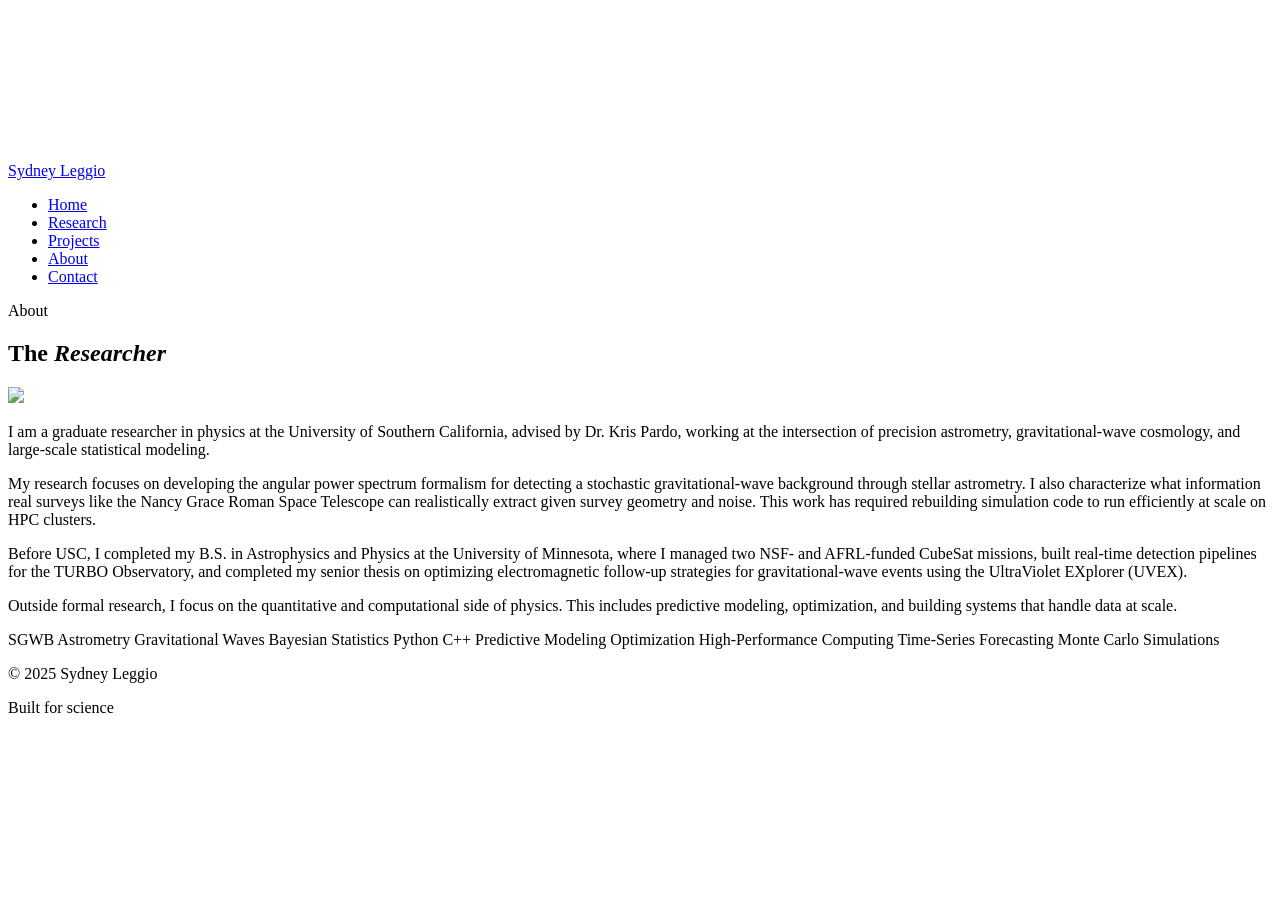
==== about.html @ 1ce1fca1 "Update site content and copy Refresh project highlights, bio text, and publications link; tighten pr" ====
<!DOCTYPE html>
<html lang="en">
<head>
<meta charset="UTF-8">
<meta name="viewport" content="width=device-width, initial-scale=1.0">
<title>Sydney Leggio</title>
<link rel="preconnect" href="https://fonts.googleapis.com">
<link href="https://fonts.googleapis.com/css2?family=EB+Garamond:ital,wght@0,400;0,500;1,400&family=Space+Mono:ital,wght@0,400;0,700;1,400&display=swap" rel="stylesheet">
<link rel="stylesheet" href="assets/css/style.css">
</head>
<body>

<canvas id="starfield"></canvas>

<!-- nav — see _includes/nav.html -->
<nav>
  <a href="index.html" class="nav-brand">Sydney Leggio</a>
  <ul class="nav-links">
    <li><a href="index.html">Home</a></li>
    <li><a href="research.html">Research</a></li>
    <li><a href="projects.html">Projects</a></li>
    <li><a href="about.html" class="active">About</a></li>
    <li><a href="contact.html">Contact</a></li>
  </ul>
</nav>

<div class="page-hero">
  <div class="section-eyebrow">About</div>
  <h2>The <em>Researcher</em></h2>
</div>

<section id="about">
  <div class="about-grid">
    <div class="about-photo">
      <img src="Sydney-109.jpg" style="max-width: 300px; width: 100%; border-radius: inherit;">
    </div>
    <div class="about-body">
      <p>I am a graduate researcher in physics at the University of Southern California, advised by Dr. Kris Pardo, working at the intersection of precision astrometry, gravitational-wave cosmology, and large-scale statistical modeling.</p>
      <p>My research focuses on developing the angular power spectrum formalism for detecting a stochastic gravitational-wave background through stellar astrometry. I also characterize what information real surveys like the Nancy Grace Roman Space Telescope can realistically extract given survey geometry and noise. This work has required rebuilding simulation code to run efficiently at scale on HPC clusters.</p>
      <p>Before USC, I completed my B.S. in Astrophysics and Physics at the University of Minnesota, where I managed two NSF- and AFRL-funded CubeSat missions, built real-time detection pipelines for the TURBO Observatory, and completed my senior thesis on optimizing electromagnetic follow-up strategies for gravitational-wave events using the UltraViolet EXplorer (UVEX).</p>
      <p>Outside formal research, I focus on the quantitative and computational side of physics. This includes predictive modeling, optimization, and building systems that handle data at scale.</p>
      <div class="tag-list">
        <span class="tag">SGWB</span>
        <span class="tag">Astrometry</span>
        <span class="tag">Gravitational Waves</span>
        <span class="tag">Bayesian Statistics</span>
        <span class="tag">Python</span>
        <span class="tag">C++</span>
        <span class="tag">Predictive Modeling</span>
        <span class="tag">Optimization</span>
        <span class="tag">High-Performance Computing</span>
        <span class="tag">Time-Series Forecasting</span>
        <span class="tag">Monte Carlo Simulations</span>
      </div>
    </div>
  </div>
</section>

<!-- footer — see _includes/footer.html -->
<footer>
  <p>© 2025 Sydney Leggio</p>
  <p>Built for science</p>
</footer>

<script src="assets/js/starfield.js"></script>
<script>(function loop(){ drawSF(); requestAnimationFrame(loop); })();</script>
</body>
</html>
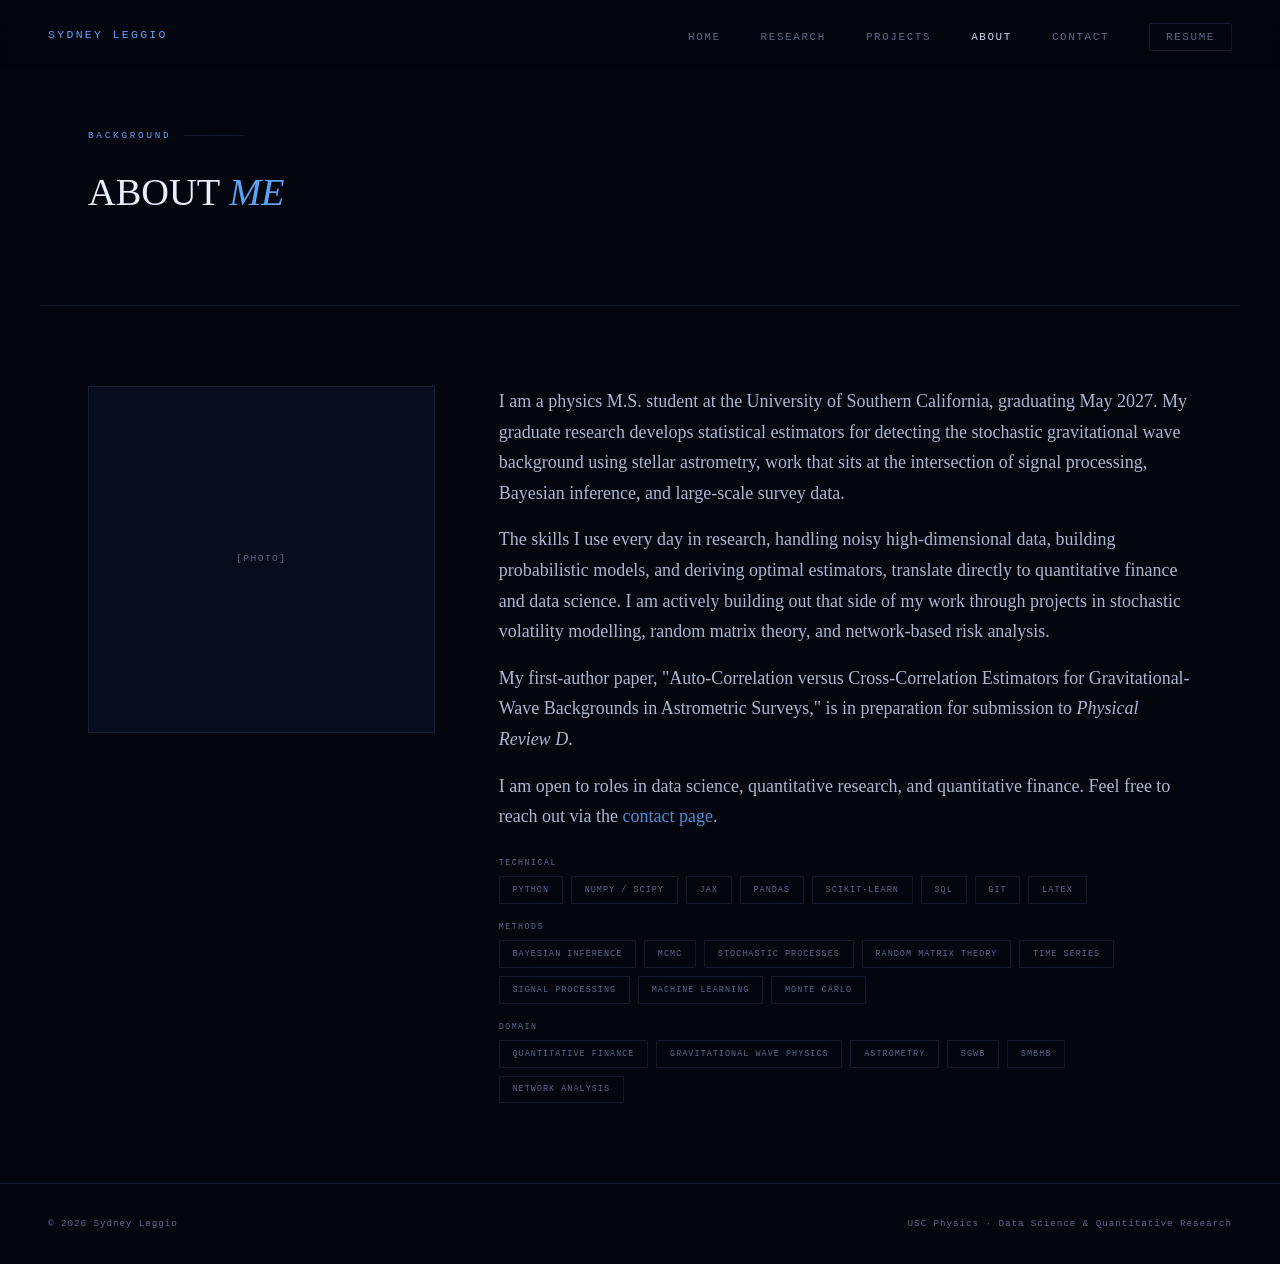
==== commit 41533cfa: "Reposition site to industry-facing data science and quant finance portfolio - Rewrites all 5 HTML pa" ====
--- a/about.html
+++ b/about.html
@@ -3,7 +3,7 @@
 <head>
 <meta charset="UTF-8">
 <meta name="viewport" content="width=device-width, initial-scale=1.0">
-<title>Sydney Leggio</title>
+<title>About &mdash; Sydney Leggio</title>
 <link rel="preconnect" href="https://fonts.googleapis.com">
 <link href="https://fonts.googleapis.com/css2?family=EB+Garamond:ital,wght@0,400;0,500;1,400&family=Space+Mono:ital,wght@0,400;0,700;1,400&display=swap" rel="stylesheet">
 <link rel="stylesheet" href="assets/css/style.css">
@@ -12,7 +12,7 @@
 
 <canvas id="starfield"></canvas>
 
-<!-- nav — see _includes/nav.html -->
+<!-- nav -->
 <nav>
   <a href="index.html" class="nav-brand">Sydney Leggio</a>
   <ul class="nav-links">
@@ -21,45 +21,70 @@
     <li><a href="projects.html">Projects</a></li>
     <li><a href="about.html" class="active">About</a></li>
     <li><a href="contact.html">Contact</a></li>
+    <li><a href="#" class="nav-resume">Resume</a></li>
   </ul>
 </nav>
 
 <div class="page-hero">
-  <div class="section-eyebrow">About</div>
-  <h2>The <em>Researcher</em></h2>
+  <div class="section-eyebrow">Background</div>
+  <h2>ABOUT <em>ME</em></h2>
 </div>
 
 <section id="about">
   <div class="about-grid">
-    <div class="about-photo">
-      <img src="Sydney-109.jpg" style="max-width: 300px; width: 100%; border-radius: inherit;">
-    </div>
+    <div class="about-photo">[Photo]</div>
     <div class="about-body">
-      <p>I am a graduate researcher in physics at the University of Southern California, advised by Dr. Kris Pardo, working at the intersection of precision astrometry, gravitational-wave cosmology, and large-scale statistical modeling.</p>
-      <p>My research focuses on developing the angular power spectrum formalism for detecting a stochastic gravitational-wave background through stellar astrometry. I also characterize what information real surveys like the Nancy Grace Roman Space Telescope can realistically extract given survey geometry and noise. This work has required rebuilding simulation code to run efficiently at scale on HPC clusters.</p>
-      <p>Before USC, I completed my B.S. in Astrophysics and Physics at the University of Minnesota, where I managed two NSF- and AFRL-funded CubeSat missions, built real-time detection pipelines for the TURBO Observatory, and completed my senior thesis on optimizing electromagnetic follow-up strategies for gravitational-wave events using the UltraViolet EXplorer (UVEX).</p>
-      <p>Outside formal research, I focus on the quantitative and computational side of physics. This includes predictive modeling, optimization, and building systems that handle data at scale.</p>
-      <div class="tag-list">
-        <span class="tag">SGWB</span>
-        <span class="tag">Astrometry</span>
-        <span class="tag">Gravitational Waves</span>
-        <span class="tag">Bayesian Statistics</span>
-        <span class="tag">Python</span>
-        <span class="tag">C++</span>
-        <span class="tag">Predictive Modeling</span>
-        <span class="tag">Optimization</span>
-        <span class="tag">High-Performance Computing</span>
-        <span class="tag">Time-Series Forecasting</span>
-        <span class="tag">Monte Carlo Simulations</span>
+      <p>I am a physics M.S. student at the University of Southern California, graduating May 2027. My graduate research develops statistical estimators for detecting the stochastic gravitational wave background using stellar astrometry, work that sits at the intersection of signal processing, Bayesian inference, and large-scale survey data.</p>
+      <p>The skills I use every day in research, handling noisy high-dimensional data, building probabilistic models, and deriving optimal estimators, translate directly to quantitative finance and data science. I am actively building out that side of my work through projects in stochastic volatility modelling, random matrix theory, and network-based risk analysis.</p>
+      <p>My first-author paper, "Auto-Correlation versus Cross-Correlation Estimators for Gravitational-Wave Backgrounds in Astrometric Surveys," is in preparation for submission to <em>Physical Review D</em>.</p>
+      <p>I am open to roles in data science, quantitative research, and quantitative finance. Feel free to reach out via the <a href="contact.html" style="color:var(--accent);text-decoration:none;border-bottom:1px solid transparent;">contact page</a>.</p>
+
+      <div class="tag-groups">
+        <div>
+          <div class="tag-group-label">Technical</div>
+          <div class="tag-list">
+            <span class="tag">Python</span>
+            <span class="tag">NumPy / SciPy</span>
+            <span class="tag">JAX</span>
+            <span class="tag">pandas</span>
+            <span class="tag">scikit-learn</span>
+            <span class="tag">SQL</span>
+            <span class="tag">Git</span>
+            <span class="tag">LaTeX</span>
+          </div>
+        </div>
+        <div>
+          <div class="tag-group-label">Methods</div>
+          <div class="tag-list">
+            <span class="tag">Bayesian Inference</span>
+            <span class="tag">MCMC</span>
+            <span class="tag">Stochastic Processes</span>
+            <span class="tag">Random Matrix Theory</span>
+            <span class="tag">Time Series</span>
+            <span class="tag">Signal Processing</span>
+            <span class="tag">Machine Learning</span>
+            <span class="tag">Monte Carlo</span>
+          </div>
+        </div>
+        <div>
+          <div class="tag-group-label">Domain</div>
+          <div class="tag-list">
+            <span class="tag">Quantitative Finance</span>
+            <span class="tag">Gravitational Wave Physics</span>
+            <span class="tag">Astrometry</span>
+            <span class="tag">SGWB</span>
+            <span class="tag">SMBHB</span>
+            <span class="tag">Network Analysis</span>
+          </div>
+        </div>
       </div>
     </div>
   </div>
 </section>
 
-<!-- footer — see _includes/footer.html -->
 <footer>
-  <p>© 2025 Sydney Leggio</p>
-  <p>Built for science</p>
+  <p>&copy; 2026 Sydney Leggio</p>
+  <p>USC Physics &middot; Data Science &amp; Quantitative Research</p>
 </footer>
 
 <script src="assets/js/starfield.js"></script>
--- a/assets/css/style.css
+++ b/assets/css/style.css
@@ -0,0 +1,334 @@
+:root {
+  --bg: #03050f;
+  --surface: #080d1e;
+  --border: rgba(120, 180, 255, 0.12);
+  --accent: #5ba4f5;
+  --accent2: #f5a35b;
+  --accent3: #7de8a0;
+  --text: #c8d8f0;
+  --muted: #5a6a88;
+}
+
+* { margin: 0; padding: 0; box-sizing: border-box; }
+html { scroll-behavior: smooth; }
+
+body {
+  background: var(--bg);
+  color: var(--text);
+  font-family: 'EB Garamond', Georgia, serif;
+  font-size: 18px;
+  line-height: 1.7;
+  overflow-x: hidden;
+}
+
+#starfield { position: fixed; inset: 0; pointer-events: none; z-index: 0; }
+
+/* NAV */
+nav {
+  position: fixed; top: 0; left: 0; right: 0; z-index: 100;
+  display: flex; justify-content: space-between; align-items: center;
+  padding: 1.2rem 3rem;
+  background: linear-gradient(to bottom, rgba(3,5,15,0.96), transparent);
+  backdrop-filter: blur(4px);
+}
+.nav-brand {
+  font-family: 'Space Mono', monospace; font-size: 0.72rem;
+  letter-spacing: 0.2em; text-transform: uppercase; color: var(--accent);
+  text-decoration: none;
+}
+.nav-links { display: flex; gap: 2.5rem; list-style: none; align-items: center; }
+.nav-links a {
+  font-family: 'Space Mono', monospace; font-size: 0.68rem;
+  letter-spacing: 0.15em; text-transform: uppercase;
+  color: var(--muted); text-decoration: none; transition: color 0.25s;
+}
+.nav-links a:hover,
+.nav-links a.active { color: var(--text); }
+.nav-resume {
+  font-family: 'Space Mono', monospace; font-size: 0.62rem;
+  letter-spacing: 0.18em; text-transform: uppercase; text-decoration: none;
+  padding: 0.45rem 1rem; border: 1px solid var(--border);
+  color: var(--muted); border-radius: 2px; transition: all 0.25s;
+}
+.nav-resume:hover { border-color: var(--accent); color: var(--accent); }
+
+/* HERO */
+#hero {
+  position: relative; min-height: 100vh; z-index: 1;
+  display: grid; grid-template-columns: 1fr 1fr;
+  align-items: center; gap: 2rem; padding: 6rem 3rem 4rem;
+}
+.hero-text { max-width: 520px; }
+.hero-eyebrow {
+  font-family: 'Space Mono', monospace; font-size: 0.62rem;
+  letter-spacing: 0.3em; text-transform: uppercase; color: var(--accent);
+  margin-bottom: 1.5rem; display: flex; align-items: center; gap: 0.8rem;
+}
+.hero-eyebrow::before { content:''; width:30px; height:1px; background:var(--accent); }
+h1 {
+  font-family: 'EB Garamond', serif; font-size: clamp(2.4rem, 4vw, 3.5rem);
+  font-weight: 400; line-height: 1.15; color: #e8f0ff; margin-bottom: 0.4rem;
+}
+h1 em { font-style: italic; color: var(--accent); }
+.hero-sub {
+  font-family: 'Space Mono', monospace; font-size: 0.68rem;
+  letter-spacing: 0.12em; color: var(--muted); text-transform: uppercase; margin-bottom: 2rem;
+}
+.hero-desc { font-size: 1.05rem; color: var(--text); opacity: 0.85; margin-bottom: 2.5rem; max-width: 430px; }
+.hero-cta { display: flex; gap: 1rem; flex-wrap: wrap; }
+.btn {
+  font-family: 'Space Mono', monospace; font-size: 0.62rem;
+  letter-spacing: 0.2em; text-transform: uppercase; text-decoration: none;
+  padding: 0.75rem 1.6rem; border-radius: 2px; transition: all 0.3s;
+  cursor: pointer; border: none; display: inline-block;
+}
+.btn-primary { background: var(--accent); color: #020610; }
+.btn-primary:hover { background: #7bb8f7; box-shadow: 0 0 24px rgba(91,164,245,0.4); }
+.btn-ghost { border: 1px solid var(--border); color: var(--muted); background: transparent; }
+.btn-ghost:hover { border-color: var(--accent); color: var(--accent); }
+
+/* MONTE CARLO CANVAS */
+.canvas-wrapper { display: flex; flex-direction: column; align-items: center; gap: 0.8rem; }
+#monteCarloCanvas {
+  border: 1px solid var(--border);
+  box-shadow: 0 0 60px rgba(91,164,245,0.06);
+  border-radius: 4px; width: 100%; max-width: 560px;
+  background: var(--surface);
+}
+#binaryCanvas {
+  border-radius: 50%; border: 1px solid var(--border);
+  box-shadow: 0 0 80px rgba(91,164,245,0.08), inset 0 0 40px rgba(3,5,15,0.5);
+  cursor: pointer;
+}
+.canvas-label {
+  font-family: 'Space Mono', monospace; font-size: 0.58rem;
+  letter-spacing: 0.18em; text-transform: uppercase; color: var(--muted);
+  margin-top: 0.4rem; text-align: center;
+}
+.canvas-label span { color: var(--accent); }
+.controls { display: flex; gap: 1.2rem; margin-top: 0.4rem; align-items: center; flex-wrap: wrap; justify-content: center; }
+.control-group { display: flex; align-items: center; gap: 0.5rem; }
+.control-label {
+  font-family: 'Space Mono', monospace; font-size: 0.58rem;
+  letter-spacing: 0.1em; color: var(--muted); text-transform: uppercase;
+}
+input[type="range"] { accent-color: var(--accent); width: 90px; }
+
+/* MODEL TOGGLE BUTTONS */
+.model-toggle { display: flex; gap: 0.5rem; flex-wrap: wrap; justify-content: center; }
+.model-btn {
+  font-family: 'Space Mono', monospace; font-size: 0.55rem;
+  letter-spacing: 0.14em; text-transform: uppercase; text-decoration: none;
+  padding: 0.35rem 0.9rem; border: 1px solid var(--border);
+  color: var(--muted); border-radius: 2px; background: transparent;
+  cursor: pointer; transition: all 0.2s;
+}
+.model-btn:hover { border-color: var(--accent); color: var(--accent); }
+.model-btn.active { border-color: var(--accent); color: var(--accent); background: rgba(91,164,245,0.08); }
+
+/* SECTIONS */
+section {
+  position: relative; z-index: 1;
+  padding: 5rem 3rem; max-width: 1200px; margin: 0 auto;
+}
+.section-eyebrow {
+  font-family: 'Space Mono', monospace; font-size: 0.58rem;
+  letter-spacing: 0.3em; text-transform: uppercase; color: var(--accent);
+  margin-bottom: 1rem; display: flex; align-items: center; gap: 0.8rem;
+}
+.section-eyebrow::after { content:''; flex:1; height:1px; background:var(--border); max-width:60px; }
+h2 {
+  font-family: 'EB Garamond', serif; font-size: clamp(1.8rem, 3vw, 2.5rem);
+  font-weight: 400; color: #e8f0ff; margin-bottom: 1rem;
+}
+h2 em { color: var(--accent); }
+.section-desc { font-size: 1rem; color: var(--muted); max-width: 500px; margin-bottom: 3rem; }
+
+/* STATUS BADGES */
+.badge {
+  display: inline-block;
+  font-family: 'Space Mono', monospace; font-size: 0.48rem;
+  letter-spacing: 0.18em; text-transform: uppercase;
+  padding: 0.2rem 0.6rem; border-radius: 1px; margin-left: 0.6rem;
+  vertical-align: middle;
+}
+.badge-complete { background: rgba(125,232,160,0.12); color: var(--accent3); border: 1px solid rgba(125,232,160,0.25); }
+.badge-progress { background: rgba(245,163,91,0.12); color: var(--accent2); border: 1px solid rgba(245,163,91,0.25); }
+
+/* PROJECTS GRID */
+.projects-grid {
+  display: grid; grid-template-columns: repeat(auto-fill, minmax(300px, 1fr));
+  gap: 1px; border: 1px solid var(--border);
+}
+.project-card { background: var(--surface); padding: 2rem; transition: background 0.3s; }
+.project-card:hover { background: rgba(125,232,160,0.04); }
+.project-tag {
+  font-family: 'Space Mono', monospace; font-size: 0.55rem;
+  letter-spacing: 0.2em; text-transform: uppercase; color: var(--accent3); margin-bottom: 0.8rem;
+}
+.project-links { display: flex; gap: 1rem; margin-top: 1.2rem; flex-wrap: wrap; }
+.project-link {
+  font-family: 'Space Mono', monospace; font-size: 0.58rem; letter-spacing: 0.14em;
+  text-transform: uppercase; color: var(--accent3); text-decoration: none;
+  border-bottom: 1px solid transparent; transition: border-color 0.2s;
+}
+.project-link:hover { border-color: var(--accent3); }
+.project-link.secondary { color: var(--muted); }
+.project-link.secondary:hover { color: var(--text); border-color: var(--muted); }
+
+/* ROADMAP / TIMELINE */
+.roadmap { margin-top: 2rem; border-left: 2px solid var(--border); padding-left: 1.5rem; }
+.roadmap-phase { margin-bottom: 1.5rem; position: relative; }
+.roadmap-phase::before {
+  content: ''; position: absolute; left: -1.65rem; top: 0.45rem;
+  width: 8px; height: 8px; border-radius: 50%;
+  background: var(--surface); border: 2px solid var(--accent2);
+}
+.roadmap-phase.done::before { background: var(--accent3); border-color: var(--accent3); }
+.phase-label {
+  font-family: 'Space Mono', monospace; font-size: 0.55rem;
+  letter-spacing: 0.15em; text-transform: uppercase; color: var(--accent2);
+  margin-bottom: 0.25rem;
+}
+.roadmap-phase.done .phase-label { color: var(--accent3); }
+.phase-title { font-family: 'EB Garamond', serif; font-size: 1.05rem; color: #e8f0ff; }
+.phase-desc { font-size: 0.88rem; color: var(--muted); line-height: 1.55; }
+
+/* RESEARCH CARDS */
+.research-grid {
+  display: grid; grid-template-columns: repeat(auto-fill, minmax(300px, 1fr));
+  gap: 1px; border: 1px solid var(--border);
+}
+.research-card { background: var(--surface); padding: 2rem; transition: background 0.3s; }
+.research-card:hover { background: rgba(91,164,245,0.05); }
+.research-card.featured { grid-column: 1 / -1; }
+.card-tag {
+  font-family: 'Space Mono', monospace; font-size: 0.55rem;
+  letter-spacing: 0.2em; text-transform: uppercase; color: var(--accent2); margin-bottom: 0.8rem;
+}
+.card-title { font-family: 'EB Garamond', serif; font-size: 1.2rem; color: #e8f0ff; margin-bottom: 0.8rem; line-height: 1.3; }
+.card-title.large { font-size: 1.4rem; }
+.card-desc { font-size: 0.9rem; color: var(--muted); line-height: 1.6; }
+.card-link {
+  font-family: 'Space Mono', monospace; font-size: 0.58rem; letter-spacing: 0.14em;
+  text-transform: uppercase; color: var(--accent); text-decoration: none;
+  display: inline-block; margin-top: 1.2rem; border-bottom: 1px solid transparent; transition: border-color 0.2s;
+}
+.card-link:hover { border-color: var(--accent); }
+
+/* PUBLICATION STYLES */
+.pub-authors { font-size: 0.88rem; color: var(--muted); margin-bottom: 0.3rem; font-style: italic; }
+.pub-authors strong { color: var(--text); font-style: normal; }
+.pub-venue { font-family: 'Space Mono', monospace; font-size: 0.52rem; letter-spacing: 0.1em; color: var(--accent2); margin-bottom: 0.8rem; }
+.pub-status {
+  font-family: 'Space Mono', monospace; font-size: 0.52rem;
+  letter-spacing: 0.12em; text-transform: uppercase; color: var(--muted);
+  margin-bottom: 0.8rem;
+}
+
+/* DUAL BINARY / PANEL */
+#binaries { border-top: 1px solid var(--border); }
+.binary-duo { display: grid; grid-template-columns: 1fr 1fr; gap: 3rem; align-items: start; }
+.binary-panel { display: flex; flex-direction: column; align-items: center; }
+.binary-panel canvas {
+  border: 1px solid var(--border); background: var(--surface); border-radius: 4px;
+  cursor: pointer; box-shadow: 0 0 50px rgba(91,164,245,0.06); width: 100%;
+}
+.panel-title {
+  font-family: 'EB Garamond', serif; font-size: 1.15rem; color: #e8f0ff;
+  margin-bottom: 0.4rem; text-align: center;
+}
+.panel-desc {
+  font-size: 0.88rem; color: var(--muted); text-align: center;
+  max-width: 340px; margin-bottom: 1rem; line-height: 1.55;
+}
+.binary-panel-label {
+  font-family: 'Space Mono', monospace; font-size: 0.58rem;
+  letter-spacing: 0.16em; text-transform: uppercase; color: var(--muted);
+  margin-top: 0.8rem; text-align: center;
+}
+.binary-panel-label .hl { color: var(--accent3); }
+
+/* RMT / MST SECTIONS */
+.viz-section { border-top: 1px solid var(--border); }
+.viz-grid { display: grid; grid-template-columns: 1fr 1fr; gap: 3rem; align-items: start; }
+#rmtCanvas, #mstCanvas {
+  border: 1px solid var(--border); background: var(--surface); border-radius: 4px;
+  box-shadow: 0 0 40px rgba(91,164,245,0.05); width: 100%;
+}
+.mst-date {
+  font-family: 'Space Mono', monospace; font-size: 0.6rem;
+  letter-spacing: 0.14em; color: var(--accent); margin-top: 0.5rem; text-align: center;
+}
+
+/* ABOUT */
+#about { border-top: 1px solid var(--border); }
+.about-grid { display: grid; grid-template-columns: 1fr 2fr; gap: 4rem; align-items: start; }
+.about-photo {
+  aspect-ratio: 1; background: var(--surface); border: 1px solid var(--border);
+  display: flex; align-items: center; justify-content: center;
+  color: var(--muted); font-family: 'Space Mono', monospace;
+  font-size: 0.6rem; letter-spacing: 0.15em; text-transform: uppercase;
+}
+.about-body p { margin-bottom: 1rem; color: var(--text); opacity: 0.85; }
+.tag-groups { margin-top: 1.5rem; display: flex; flex-direction: column; gap: 1rem; }
+.tag-group-label {
+  font-family: 'Space Mono', monospace; font-size: 0.52rem;
+  letter-spacing: 0.18em; text-transform: uppercase; color: var(--muted);
+  margin-bottom: 0.4rem;
+}
+.tag-list { display: flex; flex-wrap: wrap; gap: 0.5rem; }
+.tag {
+  font-family: 'Space Mono', monospace; font-size: 0.53rem; letter-spacing: 0.12em;
+  text-transform: uppercase; padding: 0.35rem 0.8rem;
+  border: 1px solid var(--border); color: var(--muted); border-radius: 1px;
+}
+
+/* CONTACT */
+#contact {
+  border-top: 1px solid var(--border); text-align: center;
+  max-width: 600px; margin: 0 auto; padding: 5rem 3rem 8rem;
+}
+#contact .section-eyebrow { justify-content: center; }
+.contact-links { display: flex; justify-content: center; gap: 2rem; margin-top: 2rem; flex-wrap: wrap; }
+.contact-links-secondary {
+  display: flex; justify-content: center; gap: 1.5rem; margin-top: 1rem;
+  flex-wrap: wrap; padding-top: 0.8rem; border-top: 1px solid var(--border);
+}
+.contact-link {
+  font-family: 'Space Mono', monospace; font-size: 0.62rem; letter-spacing: 0.15em;
+  text-transform: uppercase; color: var(--muted); text-decoration: none; transition: color 0.2s;
+}
+.contact-link:hover { color: var(--accent); }
+.contact-link.secondary { font-size: 0.56rem; }
+
+footer {
+  position: relative; z-index: 1; border-top: 1px solid var(--border);
+  padding: 2rem 3rem; display: flex; justify-content: space-between; align-items: center;
+}
+footer p { font-family: 'Space Mono', monospace; font-size: 0.58rem; letter-spacing: 0.1em; color: var(--muted); }
+
+/* PAGE HERO (non-index pages) */
+.page-hero {
+  position: relative; z-index: 1;
+  padding: 8rem 3rem 4rem; max-width: 1200px; margin: 0 auto;
+}
+.page-hero .section-eyebrow { margin-bottom: 1rem; }
+
+/* REDUCED MOTION */
+@media (prefers-reduced-motion: reduce) {
+  #starfield { display: none; }
+}
+
+@media (max-width: 820px) {
+  #hero { grid-template-columns: 1fr; padding: 5rem 1.5rem 3rem; }
+  .canvas-wrapper { display: none; }
+  section { padding: 3rem 1.5rem; }
+  .about-grid, .binary-duo, .viz-grid { grid-template-columns: 1fr; }
+  nav { padding: 1rem 1.5rem; }
+  .nav-links { gap: 1.2rem; }
+  .nav-resume { display: none; }
+  footer { flex-direction: column; gap: 1rem; }
+  .page-hero { padding: 6rem 1.5rem 2rem; }
+  .research-card.featured { grid-column: auto; }
+}
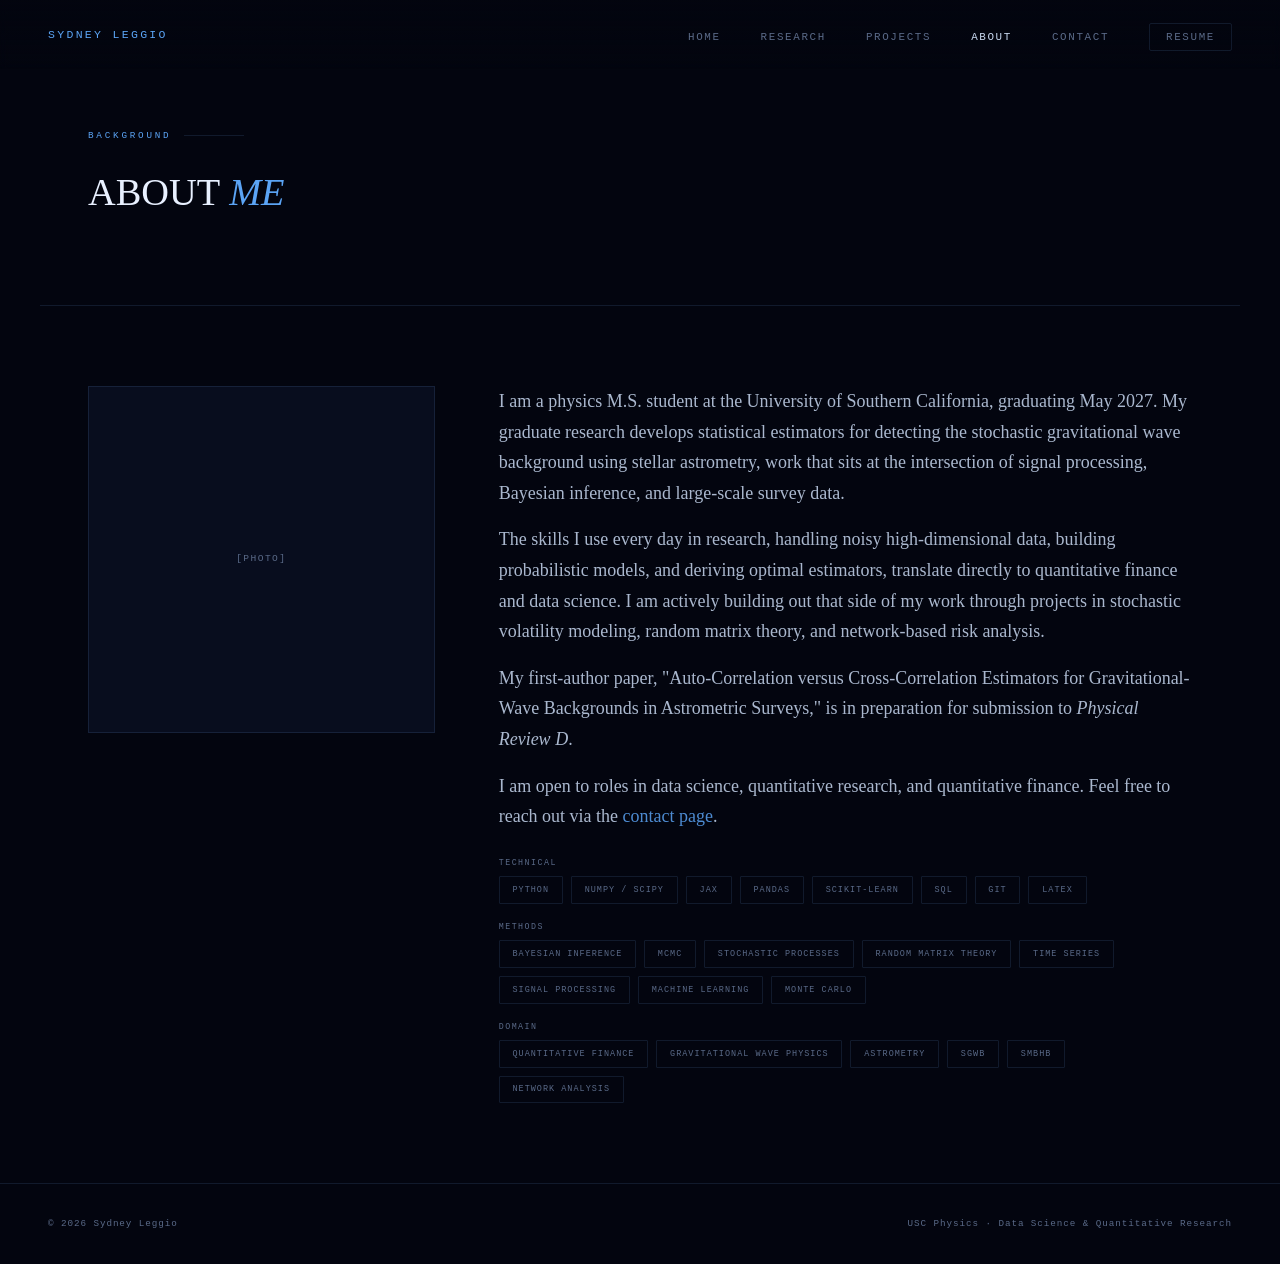
==== commit 58370698: "Fix spelling: modeling (single L), remove italic from hero h1 Co-Authored-By: Claude Sonnet 4.6 <nor" ====
--- a/about.html
+++ b/about.html
@@ -35,7 +35,7 @@
     <div class="about-photo">[Photo]</div>
     <div class="about-body">
       <p>I am a physics M.S. student at the University of Southern California, graduating May 2027. My graduate research develops statistical estimators for detecting the stochastic gravitational wave background using stellar astrometry, work that sits at the intersection of signal processing, Bayesian inference, and large-scale survey data.</p>
-      <p>The skills I use every day in research, handling noisy high-dimensional data, building probabilistic models, and deriving optimal estimators, translate directly to quantitative finance and data science. I am actively building out that side of my work through projects in stochastic volatility modelling, random matrix theory, and network-based risk analysis.</p>
+      <p>The skills I use every day in research, handling noisy high-dimensional data, building probabilistic models, and deriving optimal estimators, translate directly to quantitative finance and data science. I am actively building out that side of my work through projects in stochastic volatility modeling, random matrix theory, and network-based risk analysis.</p>
       <p>My first-author paper, "Auto-Correlation versus Cross-Correlation Estimators for Gravitational-Wave Backgrounds in Astrometric Surveys," is in preparation for submission to <em>Physical Review D</em>.</p>
       <p>I am open to roles in data science, quantitative research, and quantitative finance. Feel free to reach out via the <a href="contact.html" style="color:var(--accent);text-decoration:none;border-bottom:1px solid transparent;">contact page</a>.</p>
 
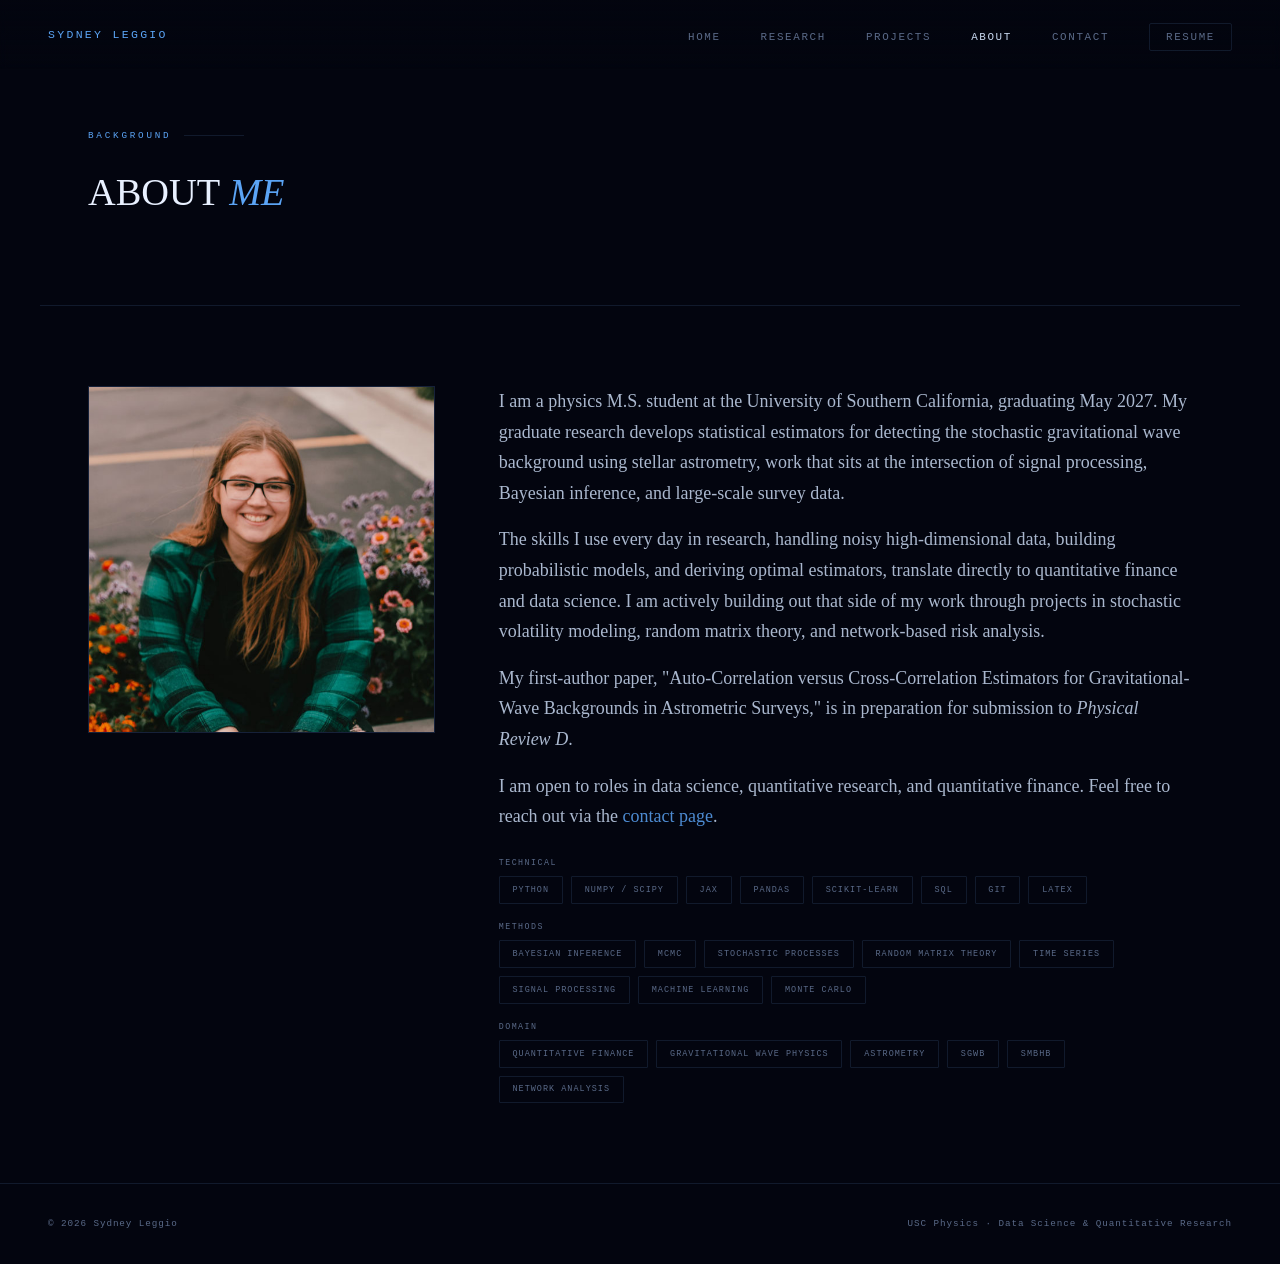
==== commit db79d0e0: "Fix canvas sharpness (DPR), slow animations, correct project links and descriptions, add photo - App" ====
--- a/about.html
+++ b/about.html
@@ -32,7 +32,7 @@
 
 <section id="about">
   <div class="about-grid">
-    <div class="about-photo">[Photo]</div>
+    <div class="about-photo"><img src="Sydney-109.jpg" alt="Sydney Leggio" style="width:100%;height:100%;object-fit:cover;display:block;"></div>
     <div class="about-body">
       <p>I am a physics M.S. student at the University of Southern California, graduating May 2027. My graduate research develops statistical estimators for detecting the stochastic gravitational wave background using stellar astrometry, work that sits at the intersection of signal processing, Bayesian inference, and large-scale survey data.</p>
       <p>The skills I use every day in research, handling noisy high-dimensional data, building probabilistic models, and deriving optimal estimators, translate directly to quantitative finance and data science. I am actively building out that side of my work through projects in stochastic volatility modeling, random matrix theory, and network-based risk analysis.</p>
